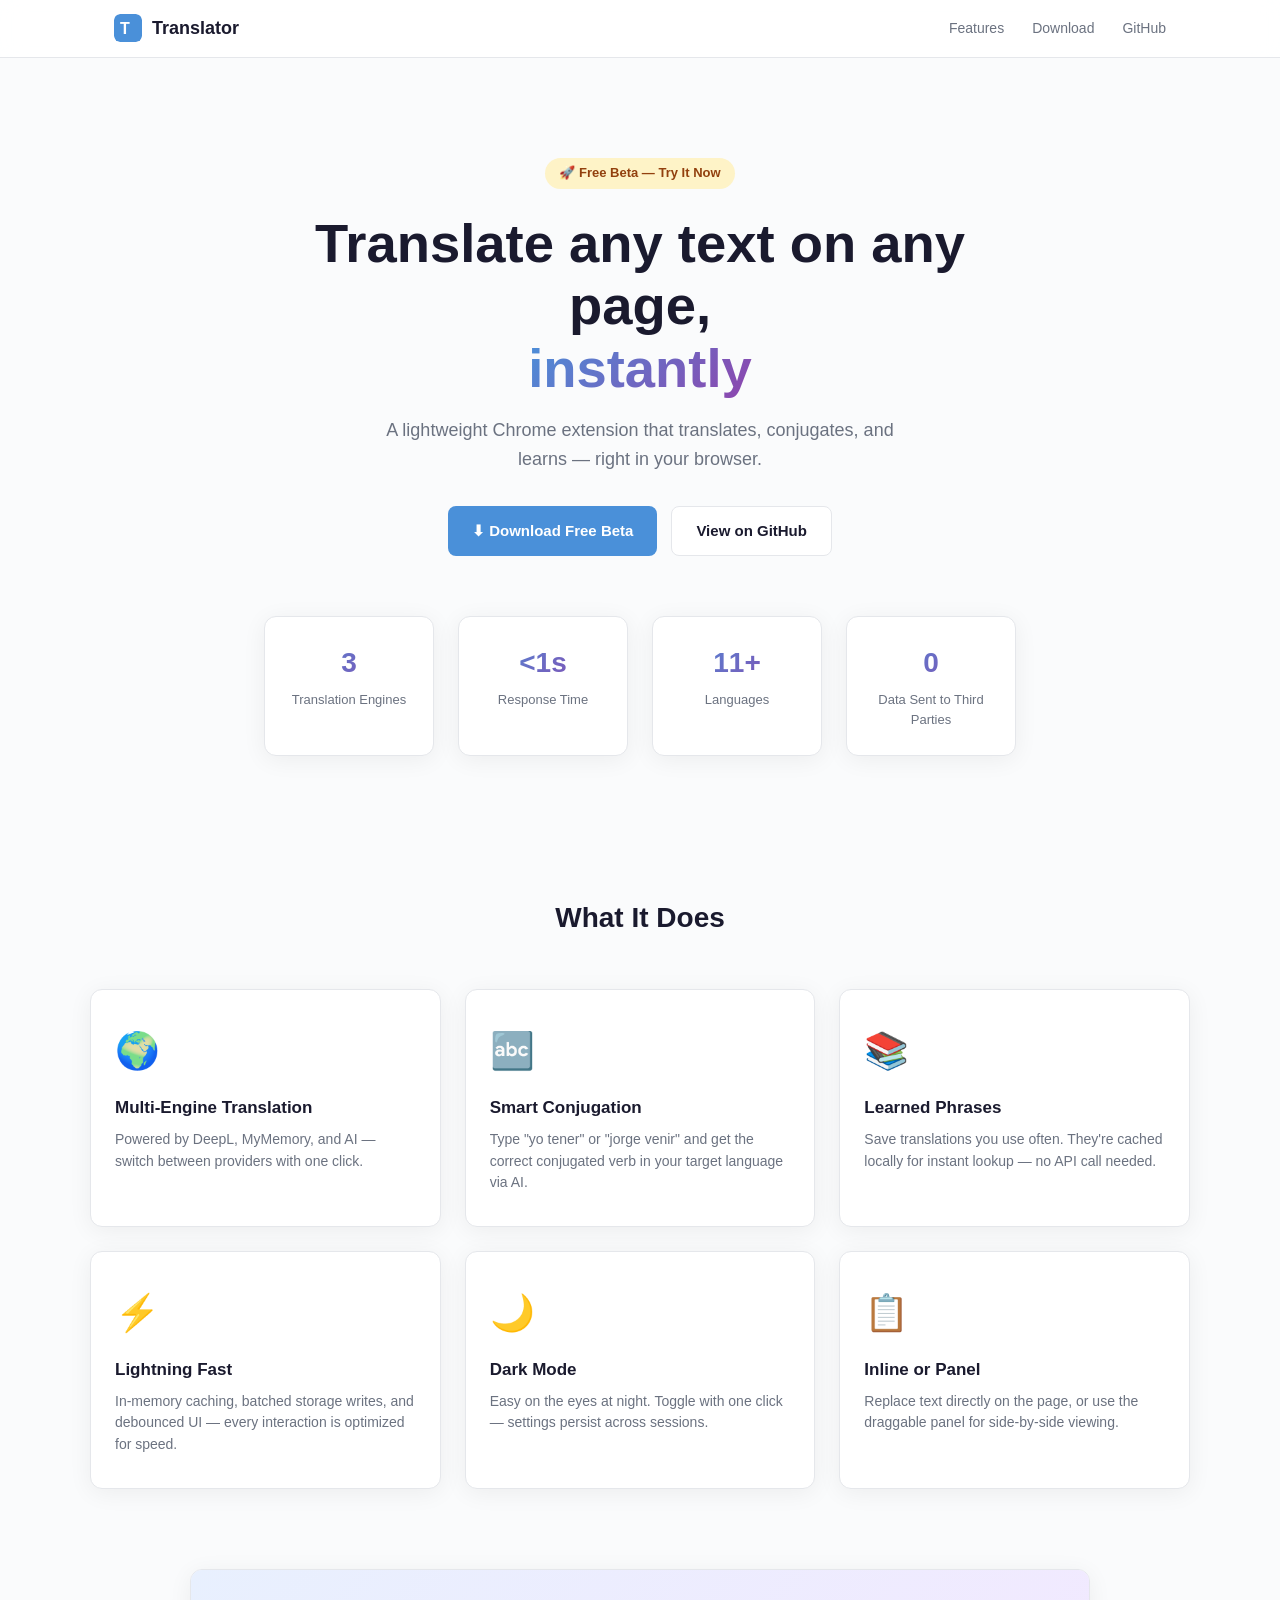
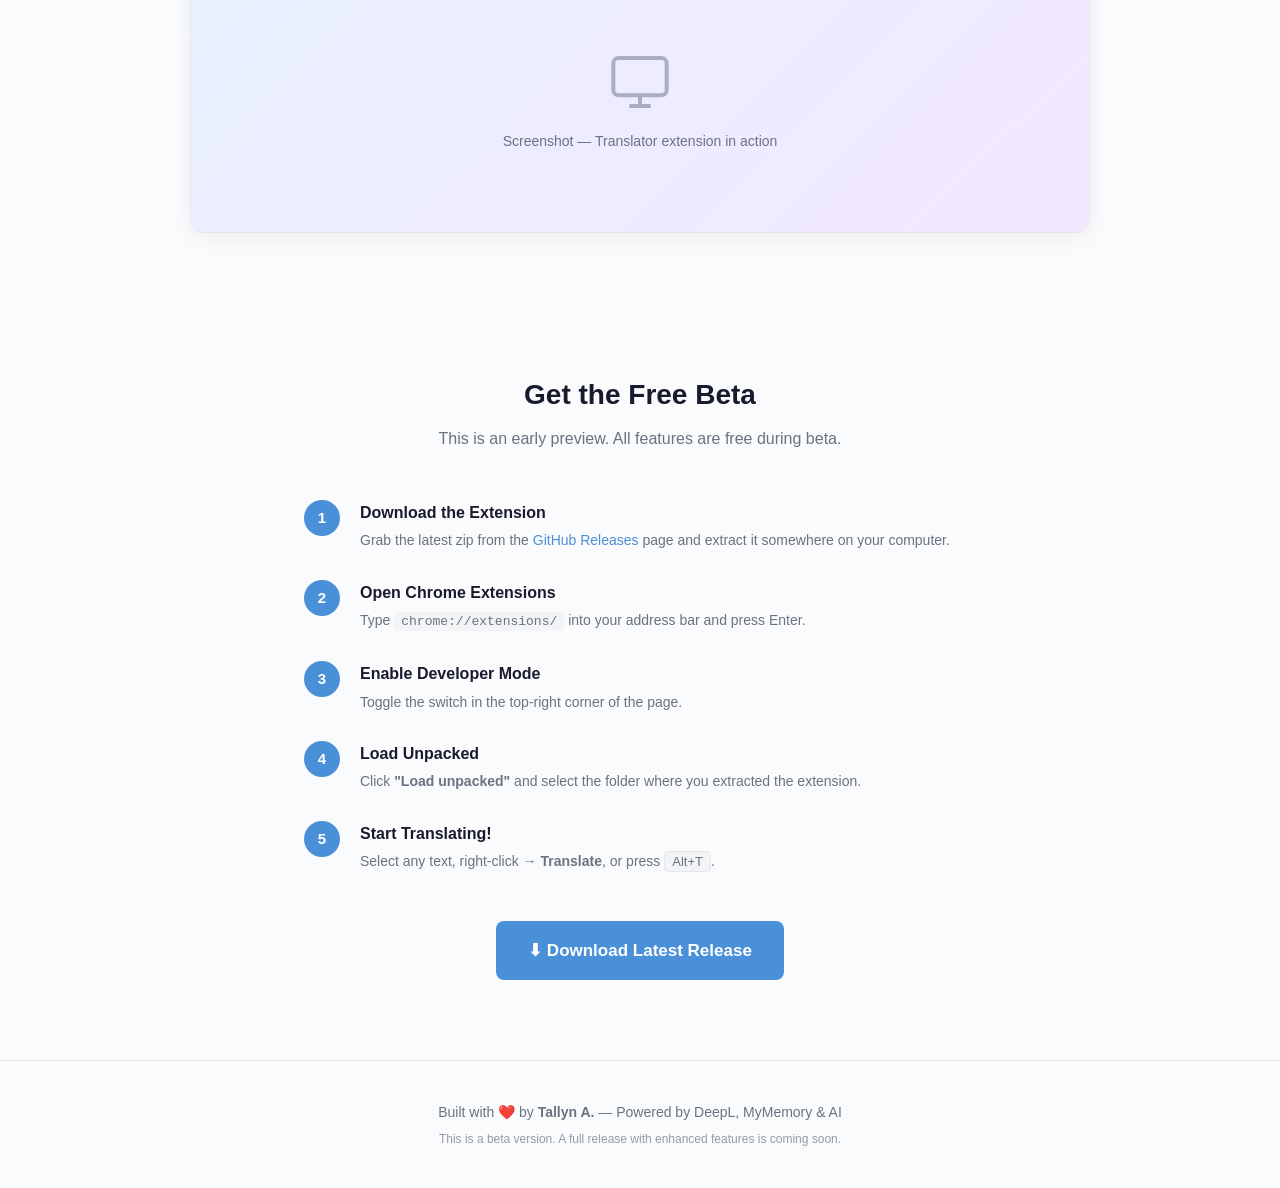
==== index.html @ 48e72527 "Initial site - Translator landing page Co-authored-by: Qwen-Coder <qwen-coder@alibabacloud.com>" ====
<!DOCTYPE html>
<html lang="en">
<head>
  <meta charset="UTF-8">
  <meta name="viewport" content="width=device-width, initial-scale=1.0">
  <title>Translator — Fast Smart Browser Extension</title>
  <link rel="stylesheet" href="style.css">
  <link rel="icon" href="favicon.svg" type="image/svg+xml">
</head>
<body>

  <!-- Nav -->
  <nav>
    <div class="nav-inner">
      <div class="logo">
        <svg width="28" height="28" viewBox="0 0 28 28" fill="none">
          <rect width="28" height="28" rx="6" fill="#4a90d9"/>
          <text x="6" y="20" font-size="16" font-weight="bold" fill="white" font-family="sans-serif">T</text>
        </svg>
        <span>Translator</span>
      </div>
      <div class="nav-links">
        <a href="#features">Features</a>
        <a href="#download">Download</a>
        <a href="https://github.com/Cr1tacl/DeepLTranslator" target="_blank">GitHub</a>
      </div>
    </div>
  </nav>

  <!-- Hero -->
  <section class="hero">
    <div class="badge">🚀 Free Beta — Try It Now</div>
    <h1>Translate any text on any page,<br><em>instantly</em></h1>
    <p>A lightweight Chrome extension that translates, conjugates, and learns — right in your browser.</p>
    <div class="hero-buttons">
      <a href="#download" class="btn btn-primary">⬇ Download Free Beta</a>
      <a href="https://github.com/Cr1tacl/DeepLTranslator" target="_blank" class="btn btn-secondary">View on GitHub</a>
    </div>
  </section>

  <!-- Stats -->
  <section class="stats">
    <div class="stat">
      <span class="stat-num">3</span>
      <span class="stat-label">Translation Engines</span>
    </div>
    <div class="stat">
      <span class="stat-num">&lt;1s</span>
      <span class="stat-label">Response Time</span>
    </div>
    <div class="stat">
      <span class="stat-num">11+</span>
      <span class="stat-label">Languages</span>
    </div>
    <div class="stat">
      <span class="stat-num">0</span>
      <span class="stat-label">Data Sent to Third Parties</span>
    </div>
  </section>

  <!-- Features -->
  <section id="features" class="features">
    <h2>What It Does</h2>
    <div class="feature-grid">

      <div class="feature-card">
        <div class="feature-icon">🌍</div>
        <h3>Multi-Engine Translation</h3>
        <p>Powered by DeepL, MyMemory, and AI — switch between providers with one click.</p>
      </div>

      <div class="feature-card">
        <div class="feature-icon">🔤</div>
        <h3>Smart Conjugation</h3>
        <p>Type "yo tener" or "jorge venir" and get the correct conjugated verb in your target language via AI.</p>
      </div>

      <div class="feature-card">
        <div class="feature-icon">📚</div>
        <h3>Learned Phrases</h3>
        <p>Save translations you use often. They're cached locally for instant lookup — no API call needed.</p>
      </div>

      <div class="feature-card">
        <div class="feature-icon">⚡</div>
        <h3>Lightning Fast</h3>
        <p>In-memory caching, batched storage writes, and debounced UI — every interaction is optimized for speed.</p>
      </div>

      <div class="feature-card">
        <div class="feature-icon">🌙</div>
        <h3>Dark Mode</h3>
        <p>Easy on the eyes at night. Toggle with one click — settings persist across sessions.</p>
      </div>

      <div class="feature-card">
        <div class="feature-icon">📋</div>
        <h3>Inline or Panel</h3>
        <p>Replace text directly on the page, or use the draggable panel for side-by-side viewing.</p>
      </div>

    </div>
  </section>

  <!-- Screenshot placeholder -->
  <section class="preview">
    <div class="preview-frame">
      <div class="preview-placeholder">
        <svg width="64" height="64" viewBox="0 0 24 24" fill="none" stroke="currentColor" stroke-width="1.5">
          <rect x="2" y="3" width="20" height="14" rx="2"/>
          <path d="M8 21h8M12 17v4"/>
        </svg>
        <span>Screenshot — Translator extension in action</span>
      </div>
    </div>
  </section>

  <!-- Download -->
  <section id="download" class="download-section">
    <h2>Get the Free Beta</h2>
    <p>This is an early preview. All features are free during beta.</p>

    <div class="steps">
      <div class="step">
        <span class="step-num">1</span>
        <div class="step-content">
          <h3>Download the Extension</h3>
          <p>Grab the latest zip from the <a href="https://github.com/Cr1tacl/DeepLTranslator/releases" target="_blank">GitHub Releases</a> page and extract it somewhere on your computer.</p>
        </div>
      </div>
      <div class="step">
        <span class="step-num">2</span>
        <div class="step-content">
          <h3>Open Chrome Extensions</h3>
          <p>Type <code>chrome://extensions/</code> into your address bar and press Enter.</p>
        </div>
      </div>
      <div class="step">
        <span class="step-num">3</span>
        <div class="step-content">
          <h3>Enable Developer Mode</h3>
          <p>Toggle the switch in the top-right corner of the page.</p>
        </div>
      </div>
      <div class="step">
        <span class="step-num">4</span>
        <div class="step-content">
          <h3>Load Unpacked</h3>
          <p>Click <strong>"Load unpacked"</strong> and select the folder where you extracted the extension.</p>
        </div>
      </div>
      <div class="step">
        <span class="step-num">5</span>
        <div class="step-content">
          <h3>Start Translating!</h3>
          <p>Select any text, right-click → <strong>Translate</strong>, or press <kbd>Alt+T</kbd>.</p>
        </div>
      </div>
    </div>

    <a href="https://github.com/Cr1tacl/DeepLTranslator/releases" target="_blank" class="btn btn-primary btn-large">
      ⬇ Download Latest Release
    </a>
  </section>

  <!-- Footer -->
  <footer>
    <p>Built with ❤️ by <strong>Tallyn A.</strong> — Powered by DeepL, MyMemory &amp; AI</p>
    <p class="muted">This is a beta version. A full release with enhanced features is coming soon.</p>
  </footer>

</body>
</html>
---- style.css ----
/* ── Reset ── */
*, *::before, *::after { margin:0; padding:0; box-sizing:border-box; }

:root {
  --bg:      #fafbfc;
  --surface: #ffffff;
  --text:    #1a1a2e;
  --muted:   #6b7280;
  --primary: #4a90d9;
  --primary-dark: #357abd;
  --accent:  #8e44ad;
  --border:  #e5e7eb;
  --radius:  12px;
  --shadow:  0 4px 24px rgba(0,0,0,0.06);
}

html { scroll-behavior: smooth; }

body {
  font-family: -apple-system, BlinkMacSystemFont, "Segoe UI", Roboto, "Helvetica Neue", Arial, sans-serif;
  background: var(--bg);
  color: var(--text);
  line-height: 1.6;
  -webkit-font-smoothing: antialiased;
}

a { color: var(--primary); text-decoration: none; }
a:hover { text-decoration: underline; }
img, svg { display: block; max-width: 100%; }

/* ── Nav ── */
nav {
  position: sticky; top:0; z-index:100;
  background: rgba(255,255,255,0.85);
  backdrop-filter: blur(12px);
  border-bottom: 1px solid var(--border);
}
.nav-inner {
  max-width: 1100px; margin: 0 auto;
  display: flex; justify-content: space-between; align-items: center;
  padding: 14px 24px;
}
.logo { display:flex; align-items:center; gap:10px; font-weight:700; font-size:18px; color:var(--text); }
.logo svg { border-radius:6px; }
.nav-links { display:flex; gap:28px; }
.nav-links a { font-size:14px; font-weight:500; color:var(--muted); transition:color .2s; }
.nav-links a:hover { color:var(--primary); text-decoration:none; }

/* ── Hero ── */
.hero {
  max-width: 800px; margin: 0 auto;
  text-align: center;
  padding: 100px 24px 60px;
}
.badge {
  display:inline-block;
  background: #fef3c7; color:#92400e;
  font-size:13px; font-weight:600;
  padding: 5px 14px; border-radius:20px;
  margin-bottom: 24px;
}
.hero h1 {
  font-size: clamp(2.2rem, 5vw, 3.4rem);
  font-weight: 800; line-height: 1.15;
  margin-bottom: 16px;
}
.hero h1 em {
  font-style: normal;
  background: linear-gradient(135deg, var(--primary), var(--accent));
  -webkit-background-clip: text; -webkit-text-fill-color: transparent;
  background-clip: text;
}
.hero > p { font-size: 18px; color: var(--muted); max-width: 560px; margin: 0 auto 32px; }

.hero-buttons { display:flex; gap:14px; justify-content:center; flex-wrap:wrap; }

/* ── Buttons ── */
.btn {
  display:inline-flex; align-items:center; gap:6px;
  padding: 12px 24px; border-radius: 8px;
  font-size: 15px; font-weight: 600;
  transition: background .2s, transform .15s;
}
.btn:hover { transform: translateY(-1px); text-decoration:none; }
.btn-primary   { background:var(--primary); color:#fff; }
.btn-primary:hover { background:var(--primary-dark); }
.btn-secondary { background:var(--surface); color:var(--text); border:1px solid var(--border); }
.btn-secondary:hover { border-color:var(--primary); color:var(--primary); }
.btn-large { padding:16px 32px; font-size:17px; }

/* ── Stats ── */
.stats {
  display:grid; grid-template-columns: repeat(auto-fit, minmax(160px, 1fr));
  gap: 24px; max-width: 800px; margin: 0 auto;
  padding: 0 24px 80px;
}
.stat {
  text-align:center; background:var(--surface);
  border:1px solid var(--border); border-radius:var(--radius);
  padding: 24px 16px; box-shadow: var(--shadow);
}
.stat-num {
  display:block; font-size:28px; font-weight:800;
  background: linear-gradient(135deg, var(--primary), var(--accent));
  -webkit-background-clip:text; -webkit-text-fill-color:transparent; background-clip:text;
}
.stat-label { display:block; font-size:13px; color:var(--muted); margin-top:4px; }

/* ── Features ── */
.features { padding: 60px 24px 80px; }
.features > h2 { text-align:center; font-size:28px; font-weight:700; margin-bottom:48px; }
.feature-grid {
  display:grid; grid-template-columns: repeat(auto-fit, minmax(280px, 1fr));
  gap: 24px; max-width: 1100px; margin: 0 auto;
}
.feature-card {
  background: var(--surface);
  border: 1px solid var(--border);
  border-radius: var(--radius);
  padding: 32px 24px;
  box-shadow: var(--shadow);
  transition: transform .2s, box-shadow .2s;
}
.feature-card:hover { transform: translateY(-4px); box-shadow: 0 8px 32px rgba(0,0,0,0.1); }
.feature-icon { font-size:36px; margin-bottom:14px; }
.feature-card h3 { font-size:17px; font-weight:700; margin-bottom:8px; }
.feature-card p  { font-size:14px; color:var(--muted); line-height:1.55; }

/* ── Preview ── */
.preview { padding: 0 24px 80px; }
.preview-frame {
  max-width: 900px; margin: 0 auto;
  border: 1px solid var(--border); border-radius: var(--radius);
  overflow: hidden; box-shadow: var(--shadow);
}
.preview-placeholder {
  background: linear-gradient(135deg, #e8f0fe, #f3e8ff);
  display:flex; flex-direction:column; align-items:center; justify-content:center;
  padding: 80px 24px; gap: 16px;
  color: var(--muted); font-size: 14px;
}
.preview-placeholder svg { opacity:.5; }

/* ── Download ── */
.download-section {
  max-width: 720px; margin: 0 auto;
  padding: 60px 24px 80px; text-align: center;
}
.download-section > h2 { font-size:28px; font-weight:700; margin-bottom:8px; }
.download-section > p  { color:var(--muted); margin-bottom:48px; }

.steps { text-align:left; margin-bottom:48px; }
.step {
  display:flex; gap:20px; margin-bottom:28px; align-items:flex-start;
}
.step-num {
  flex-shrink:0;
  width:36px; height:36px;
  display:flex; align-items:center; justify-content:center;
  background: var(--primary); color:#fff;
  border-radius:50%; font-weight:700; font-size:15px;
}
.step-content h3 { font-size:16px; font-weight:600; margin-bottom:4px; }
.step-content p  { font-size:14px; color:var(--muted); }
.step-content code {
  background:#f3f4f6; padding:2px 7px; border-radius:4px;
  font-size:13px; font-family: "SF Mono", "Fira Code", monospace;
}
.step-content kbd {
  background:#f3f4f6; border:1px solid var(--border); border-radius:4px;
  padding:2px 7px; font-size:13px; font-family:inherit;
}

/* ── Footer ── */
footer {
  text-align:center;
  padding: 40px 24px;
  border-top: 1px solid var(--border);
  font-size: 14px; color: var(--muted);
}
footer .muted { font-size:12px; margin-top:6px; opacity:.7; }

/* ── Mobile ── */
@media (max-width: 600px) {
  .hero { padding: 60px 20px 40px; }
  .nav-links { gap: 16px; }
  .stats { grid-template-columns: repeat(2, 1fr); }
}
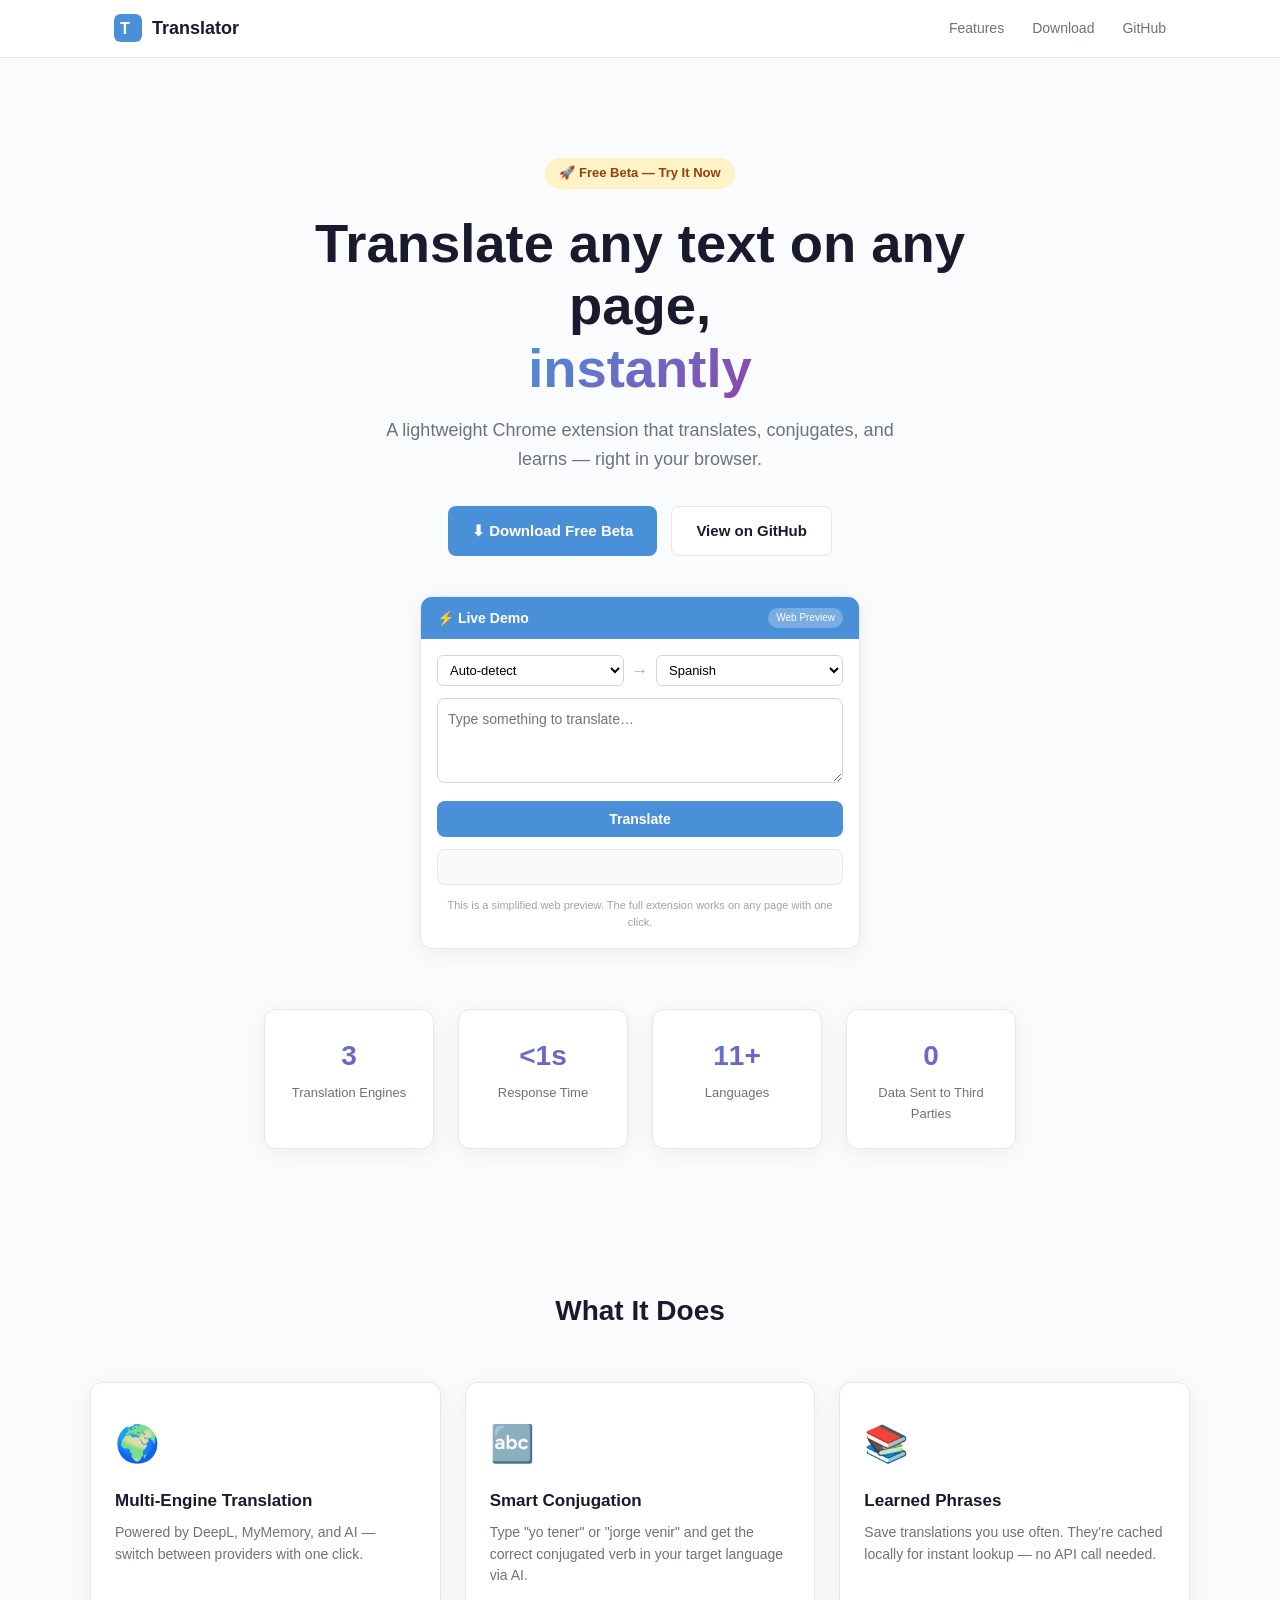
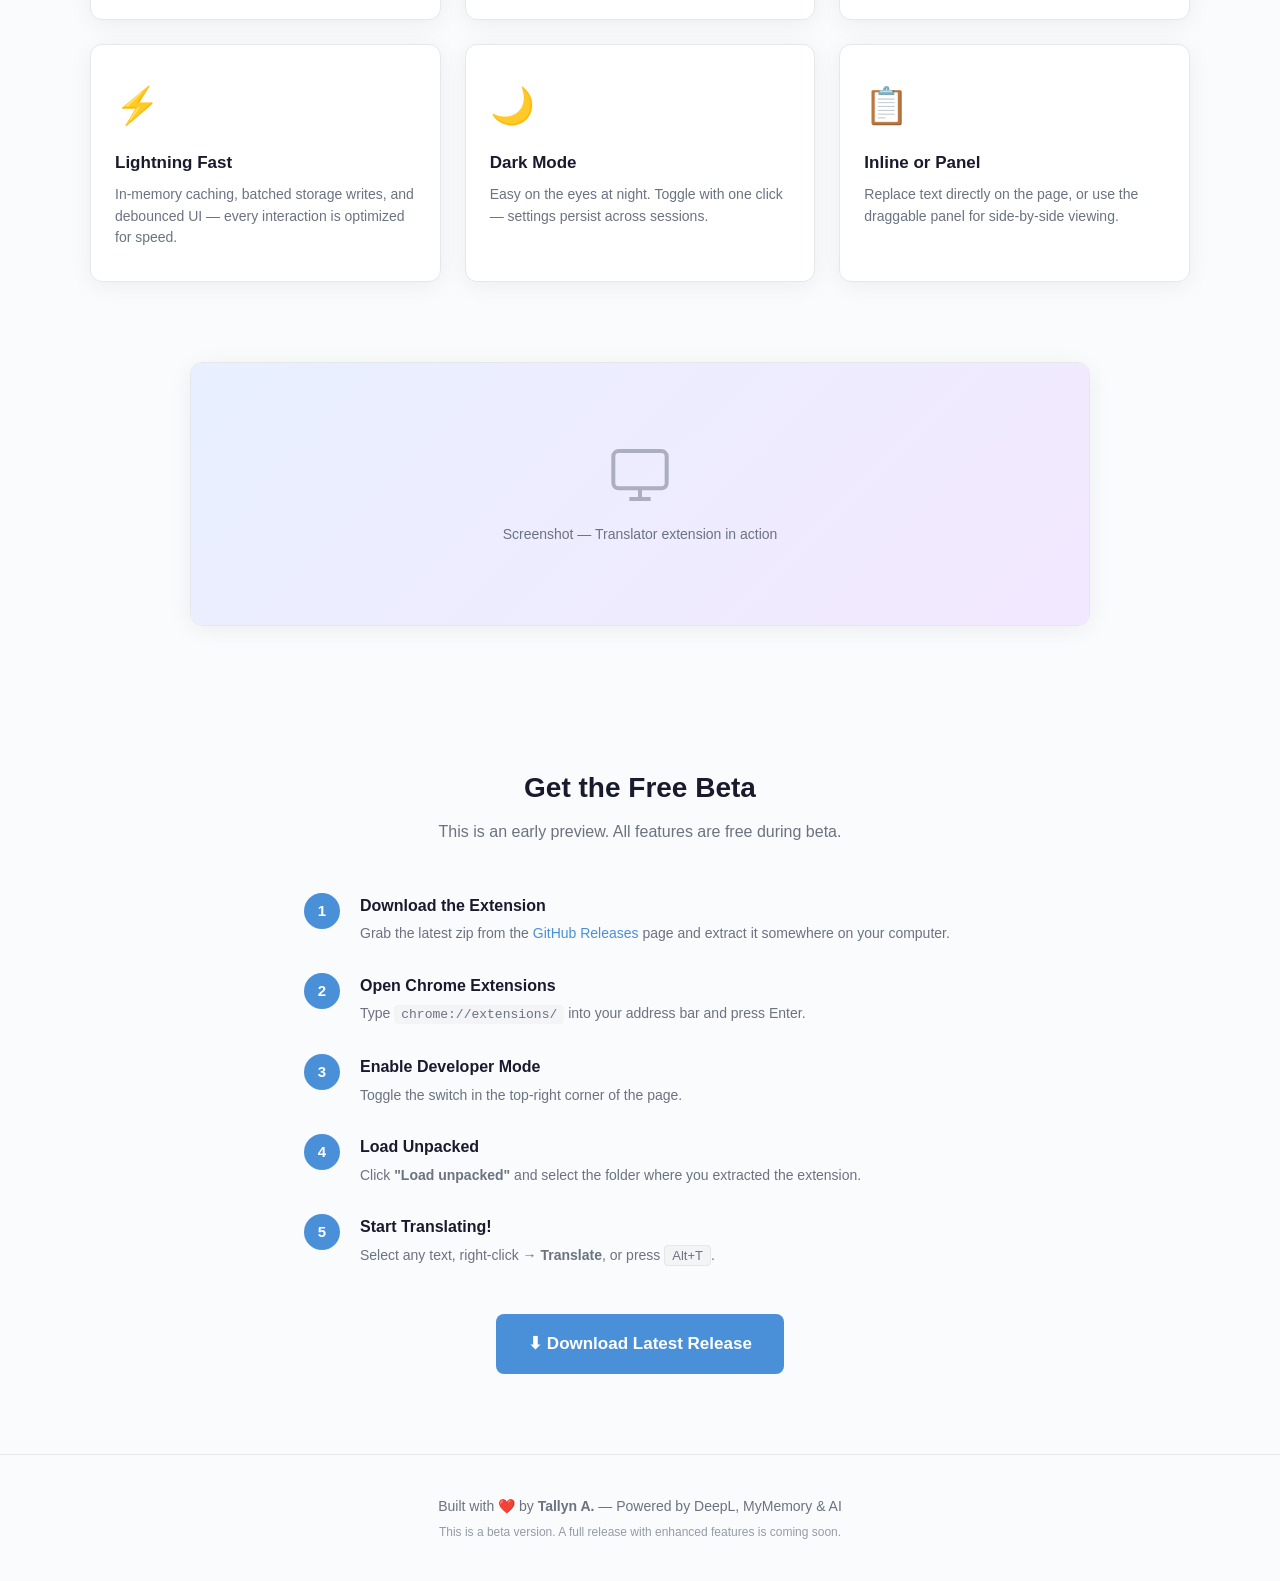
==== commit aeb9c434: "Add live translation demo widget Co-authored-by: Qwen-Coder <qwen-coder@alibabacloud.com>" ====
--- a/index.html
+++ b/index.html
@@ -36,6 +36,9 @@
       <a href="#download" class="btn btn-primary">⬇ Download Free Beta</a>
       <a href="https://github.com/Cr1tacl/DeepLTranslator" target="_blank" class="btn btn-secondary">View on GitHub</a>
     </div>
+
+    <!-- Live demo widget -->
+    <div id="demoContainer"></div>
   </section>
 
   <!-- Stats -->
@@ -169,5 +172,6 @@
     <p class="muted">This is a beta version. A full release with enhanced features is coming soon.</p>
   </footer>
 
+  <script src="demo.js" defer></script>
 </body>
 </html>
--- a/style.css
+++ b/style.css
@@ -186,3 +186,9 @@
   .nav-links { gap: 16px; }
   .stats { grid-template-columns: repeat(2, 1fr); }
 }
+
+/* ── Demo widget area ── */
+#demoContainer {
+  max-width: 500px;
+  margin: 0 auto;
+}
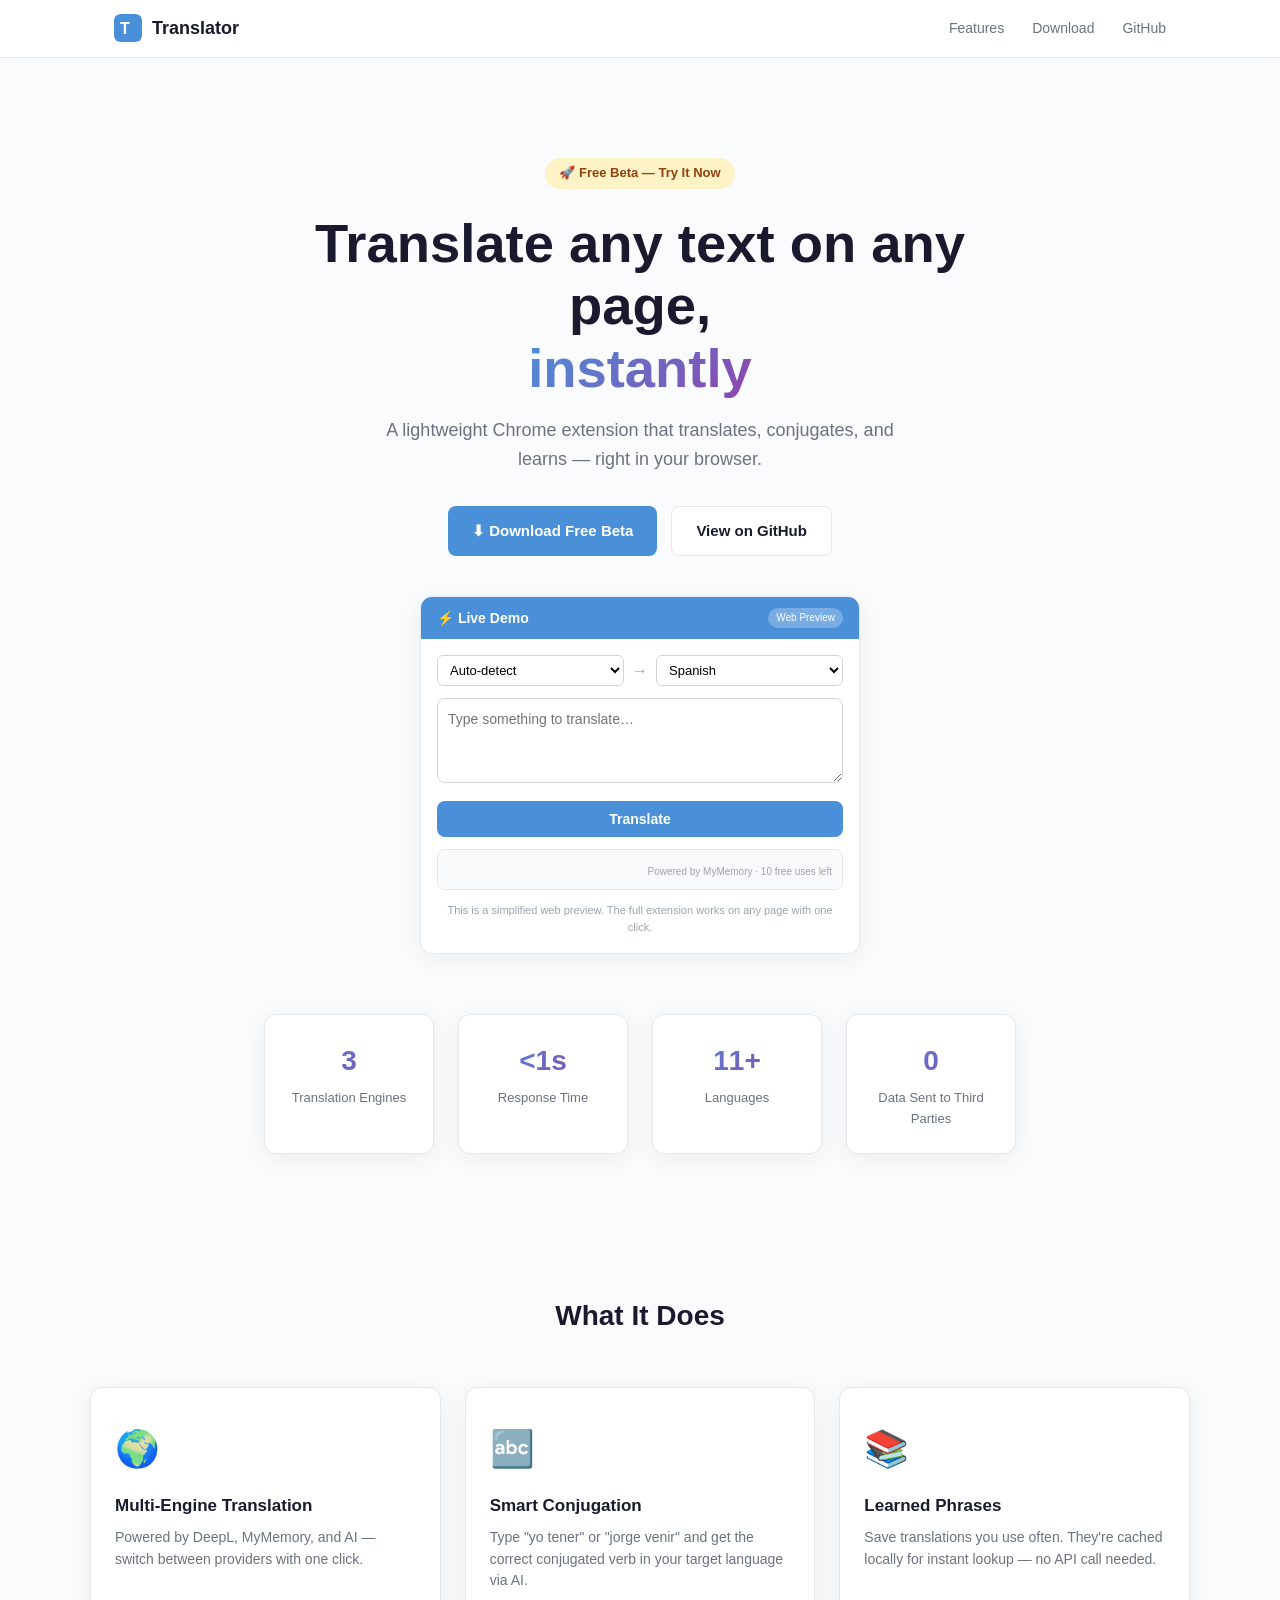
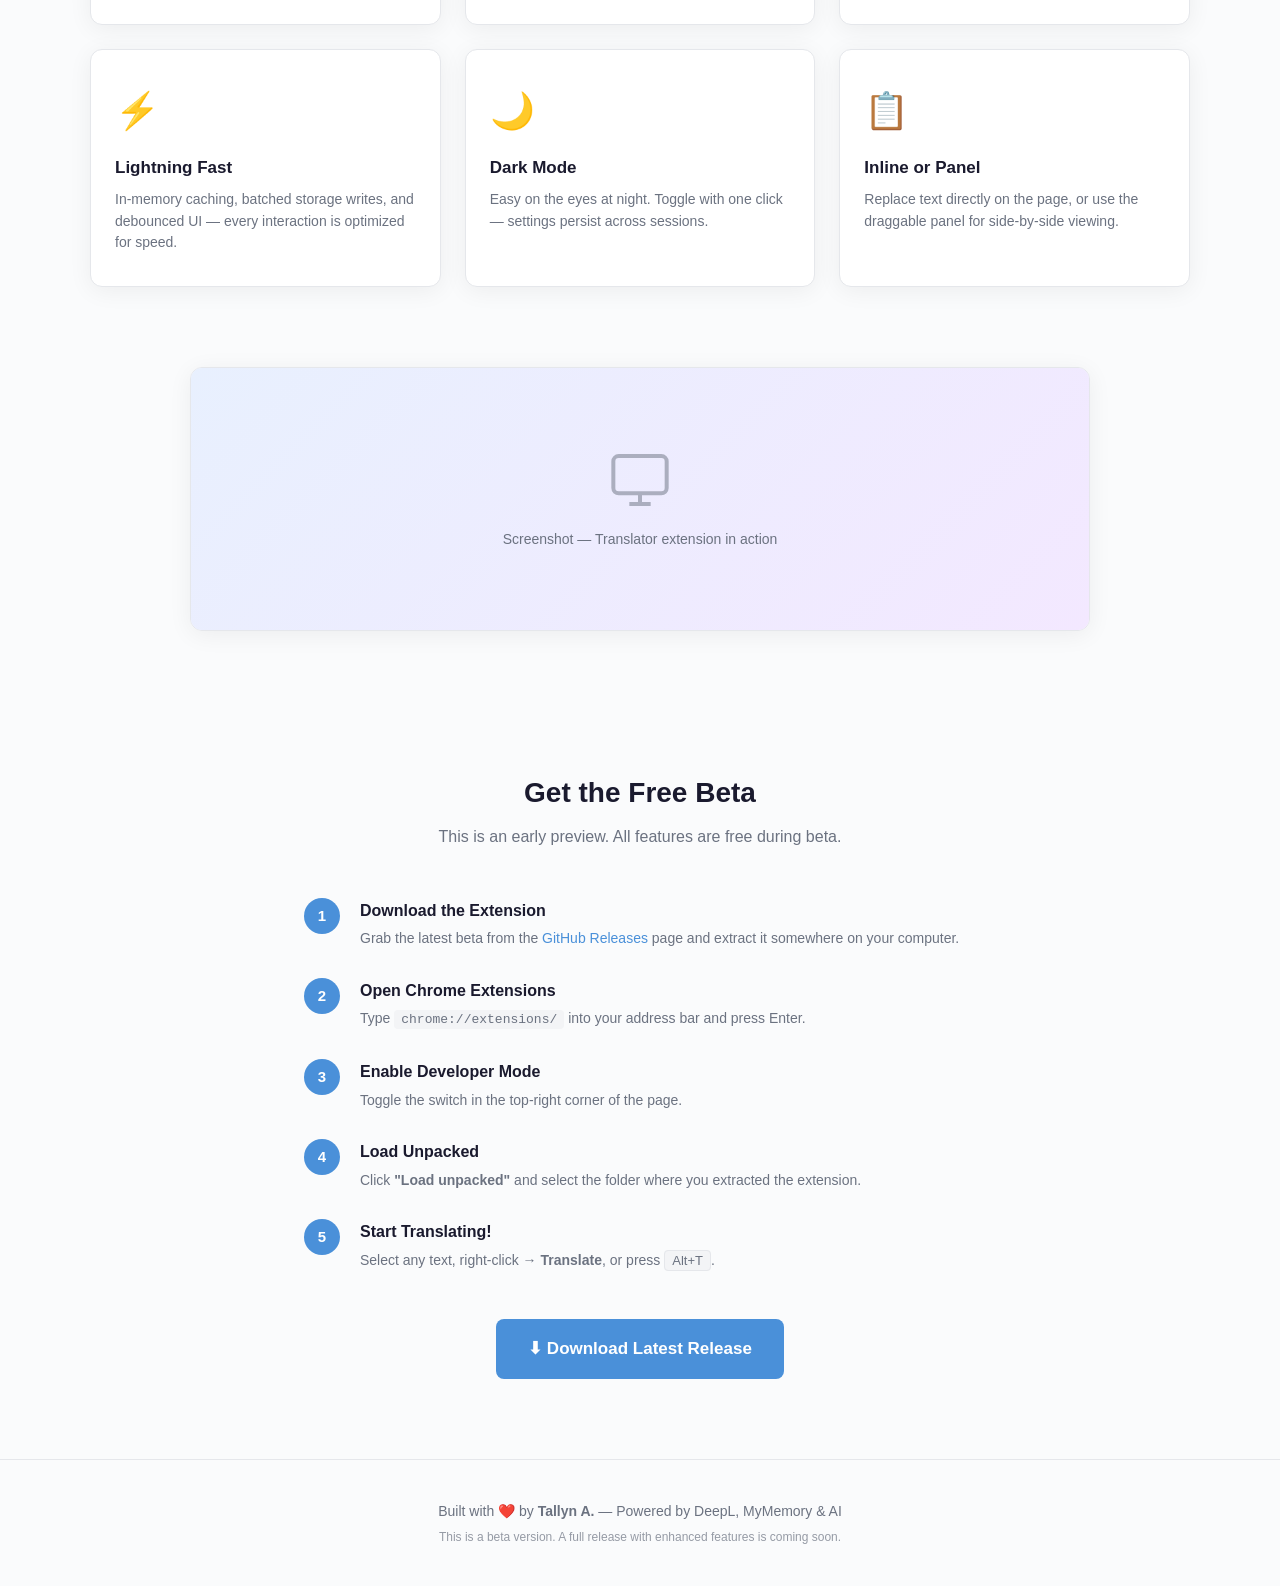
==== commit c8ae22f1: "Point downloads to beta release Co-authored-by: Qwen-Coder <qwen-coder@alibabacloud.com>" ====
--- a/index.html
+++ b/index.html
@@ -22,7 +22,7 @@
       <div class="nav-links">
         <a href="#features">Features</a>
         <a href="#download">Download</a>
-        <a href="https://github.com/Cr1tacl/DeepLTranslator" target="_blank">GitHub</a>
+        <a href="https://github.com/Cr1tacl/DeepLTranslator-Beta" target="_blank">GitHub</a>
       </div>
     </div>
   </nav>
@@ -34,7 +34,7 @@
     <p>A lightweight Chrome extension that translates, conjugates, and learns — right in your browser.</p>
     <div class="hero-buttons">
       <a href="#download" class="btn btn-primary">⬇ Download Free Beta</a>
-      <a href="https://github.com/Cr1tacl/DeepLTranslator" target="_blank" class="btn btn-secondary">View on GitHub</a>
+      <a href="https://github.com/Cr1tacl/DeepLTranslator-Beta" target="_blank" class="btn btn-secondary">View on GitHub</a>
     </div>
 
     <!-- Live demo widget -->
@@ -128,7 +128,7 @@
         <span class="step-num">1</span>
         <div class="step-content">
           <h3>Download the Extension</h3>
-          <p>Grab the latest zip from the <a href="https://github.com/Cr1tacl/DeepLTranslator/releases" target="_blank">GitHub Releases</a> page and extract it somewhere on your computer.</p>
+          <p>Grab the latest beta from the <a href="https://github.com/Cr1tacl/DeepLTranslator-Beta/releases" target="_blank">GitHub Releases</a> page and extract it somewhere on your computer.</p>
         </div>
       </div>
       <div class="step">
@@ -161,7 +161,7 @@
       </div>
     </div>
 
-    <a href="https://github.com/Cr1tacl/DeepLTranslator/releases" target="_blank" class="btn btn-primary btn-large">
+    <a href="https://github.com/Cr1tacl/DeepLTranslator-Beta/releases" target="_blank" class="btn btn-primary btn-large">
       ⬇ Download Latest Release
     </a>
   </section>
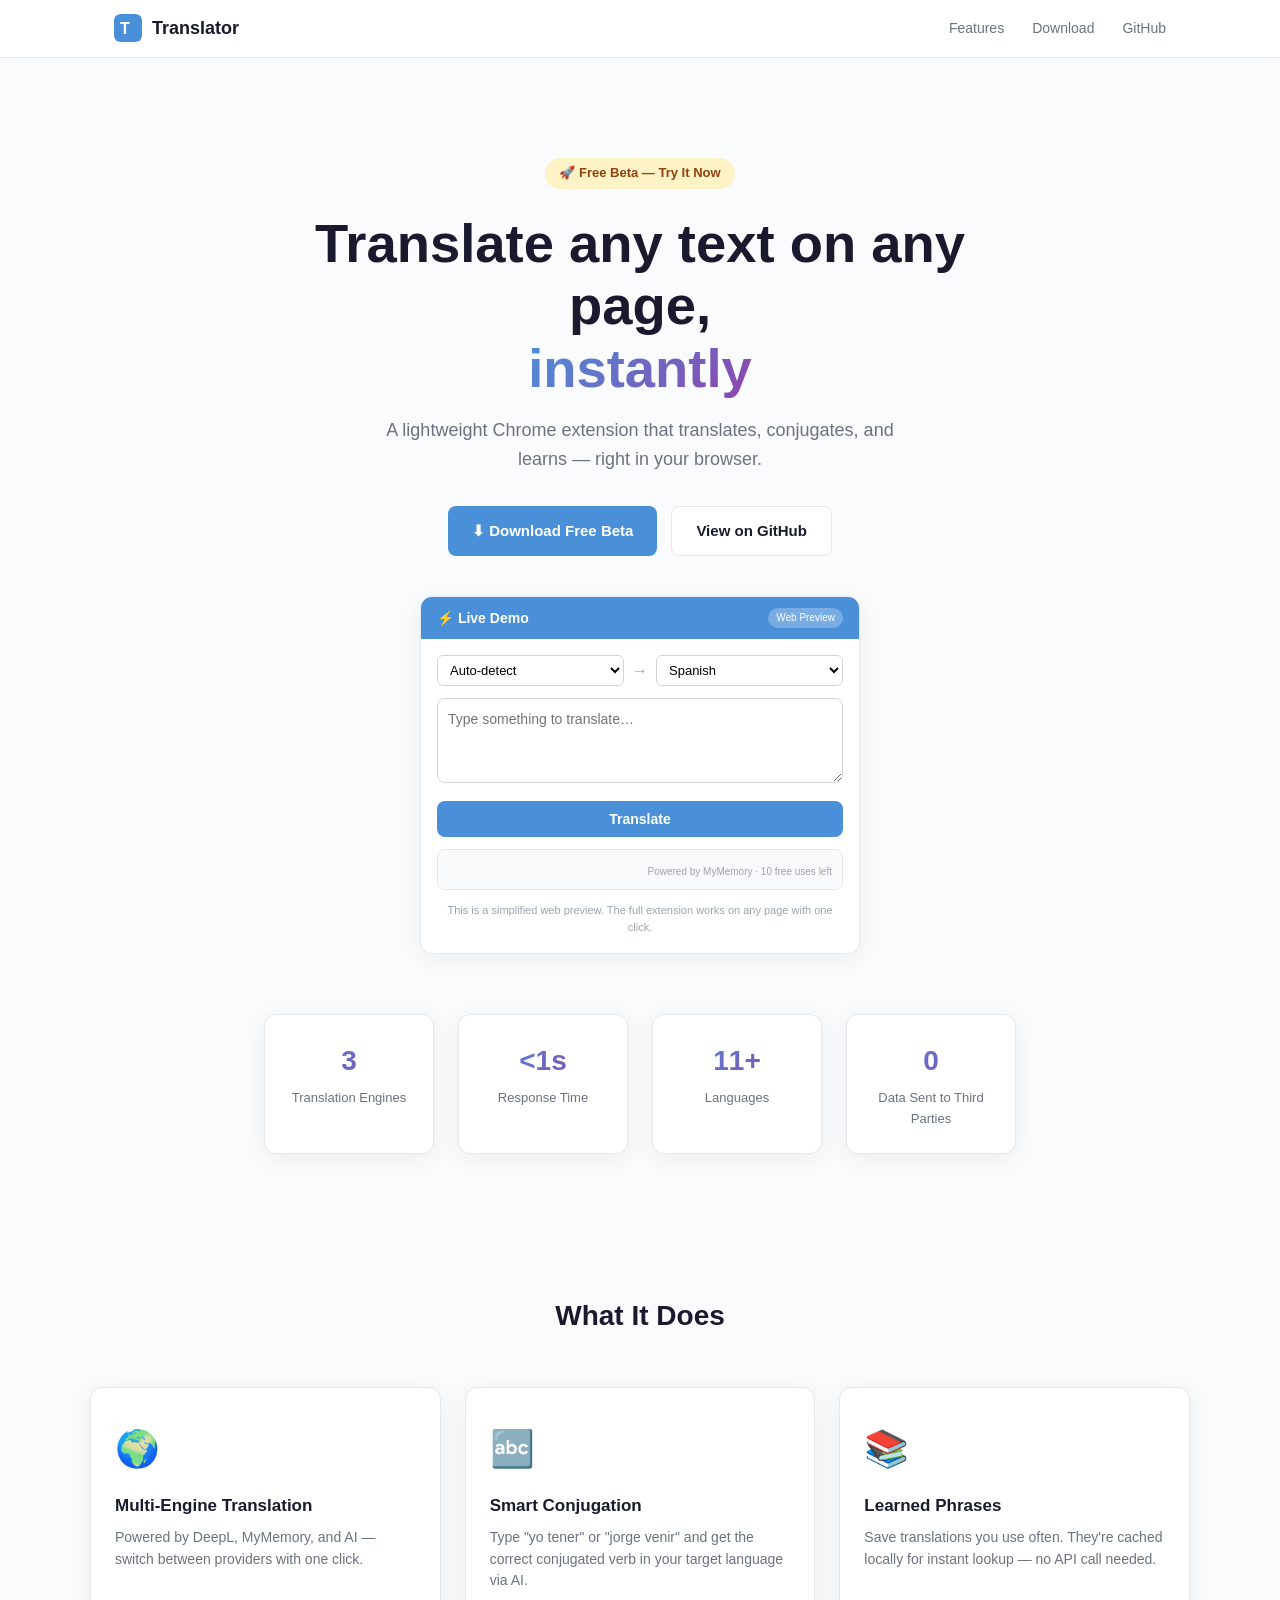
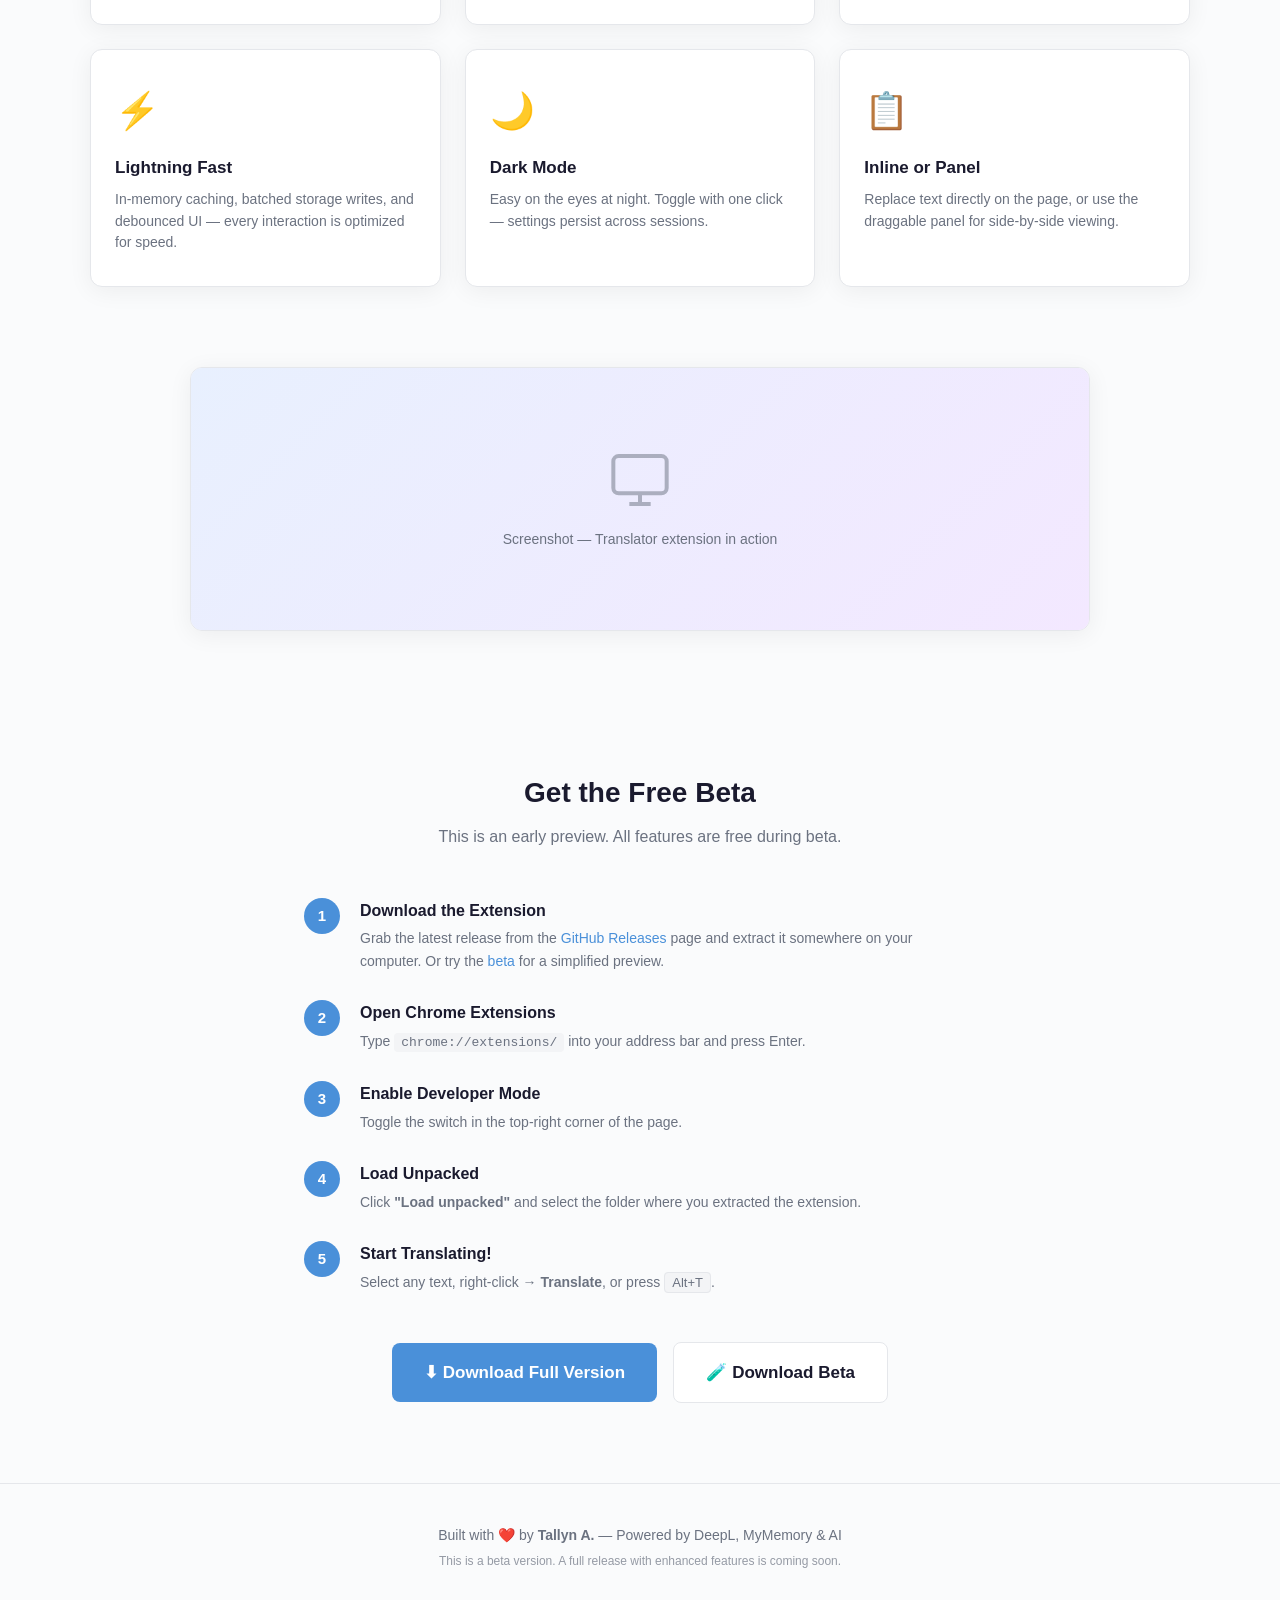
==== commit d9822107: "Add full release download + beta button Co-authored-by: Qwen-Coder <qwen-coder@alibabacloud.com>" ====
--- a/index.html
+++ b/index.html
@@ -128,7 +128,7 @@
         <span class="step-num">1</span>
         <div class="step-content">
           <h3>Download the Extension</h3>
-          <p>Grab the latest beta from the <a href="https://github.com/Cr1tacl/DeepLTranslator-Beta/releases" target="_blank">GitHub Releases</a> page and extract it somewhere on your computer.</p>
+          <p>Grab the latest release from the <a href="https://github.com/Cr1tacl/DeepLTranslator/releases" target="_blank">GitHub Releases</a> page and extract it somewhere on your computer. Or try the <a href="https://github.com/Cr1tacl/DeepLTranslator-Beta/releases" target="_blank">beta</a> for a simplified preview.</p>
         </div>
       </div>
       <div class="step">
@@ -161,8 +161,11 @@
       </div>
     </div>
 
-    <a href="https://github.com/Cr1tacl/DeepLTranslator-Beta/releases" target="_blank" class="btn btn-primary btn-large">
-      ⬇ Download Latest Release
+    <a href="https://github.com/Cr1tacl/DeepLTranslator/releases" target="_blank" class="btn btn-primary btn-large">
+      ⬇ Download Full Version
+    </a>
+    <a href="https://github.com/Cr1tacl/DeepLTranslator-Beta/releases" target="_blank" class="btn btn-secondary btn-large" style="margin-left:12px;">
+      🧪 Download Beta
     </a>
   </section>
 
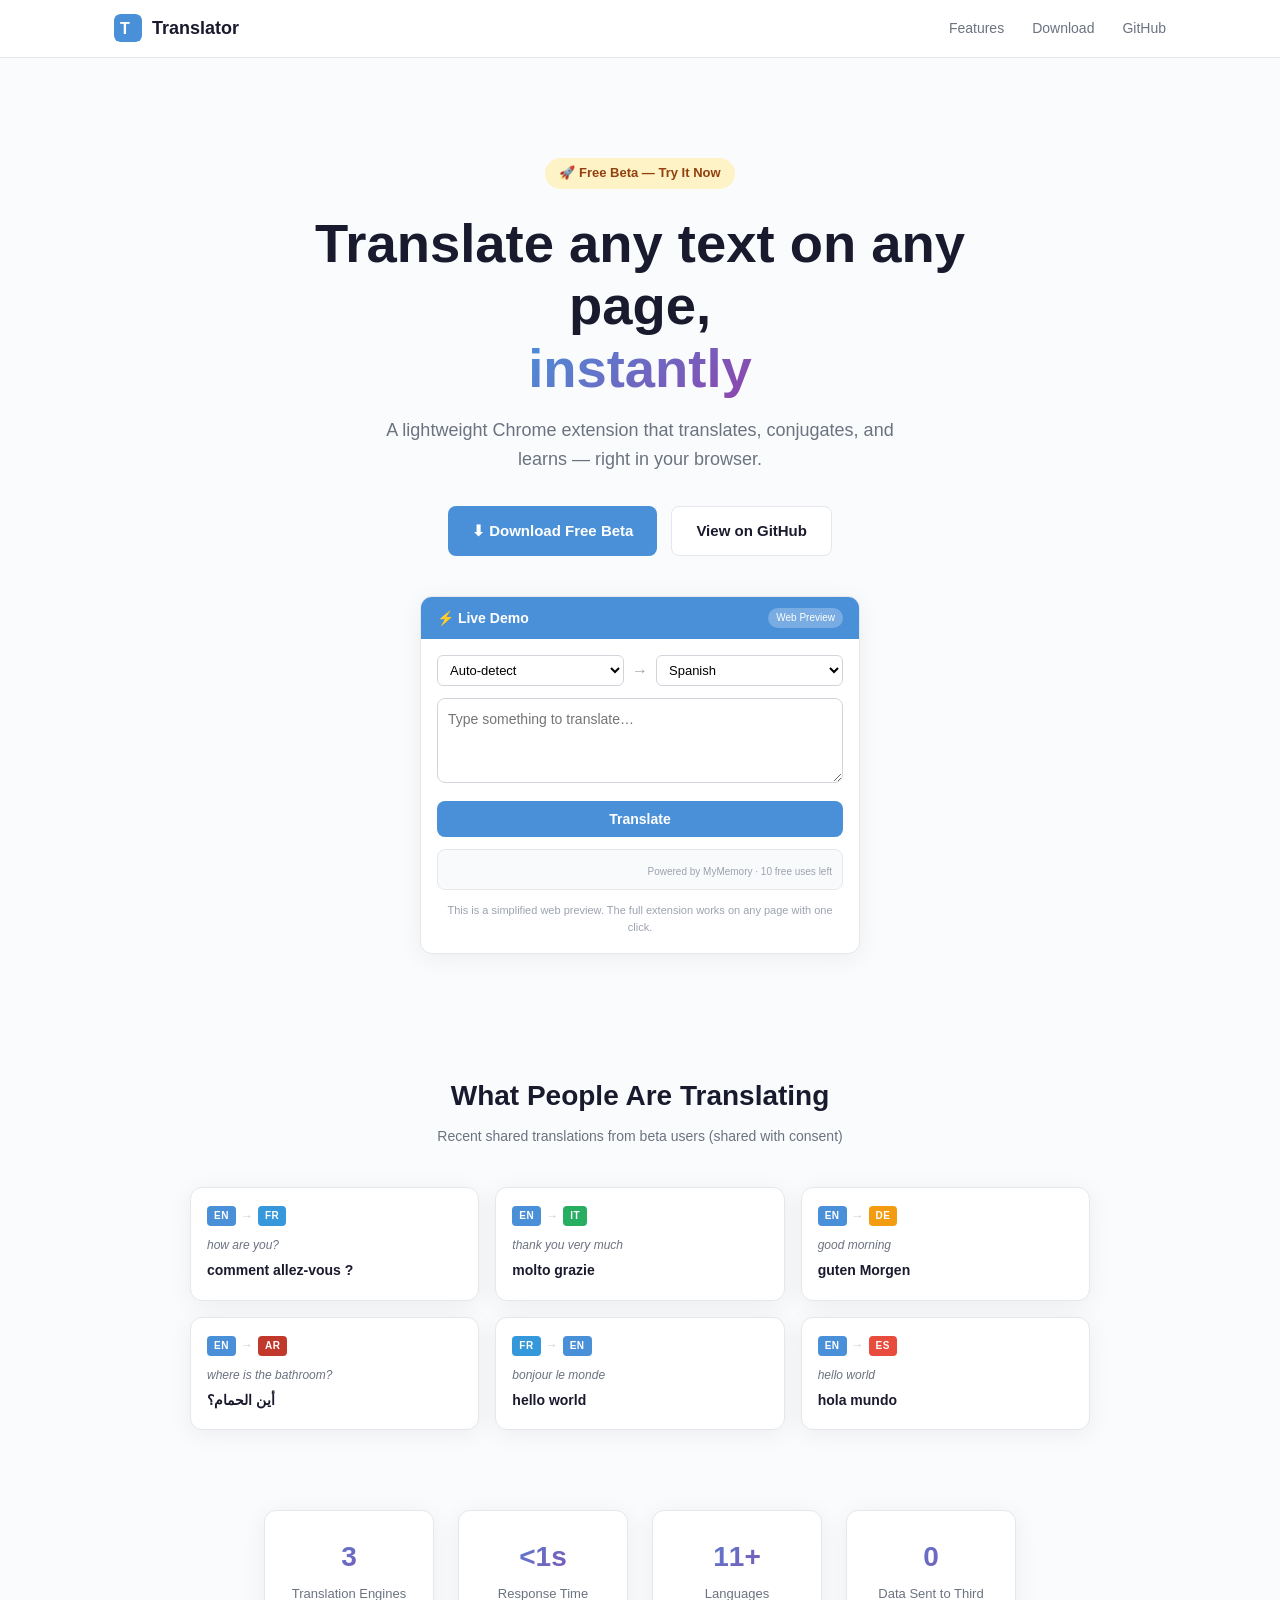
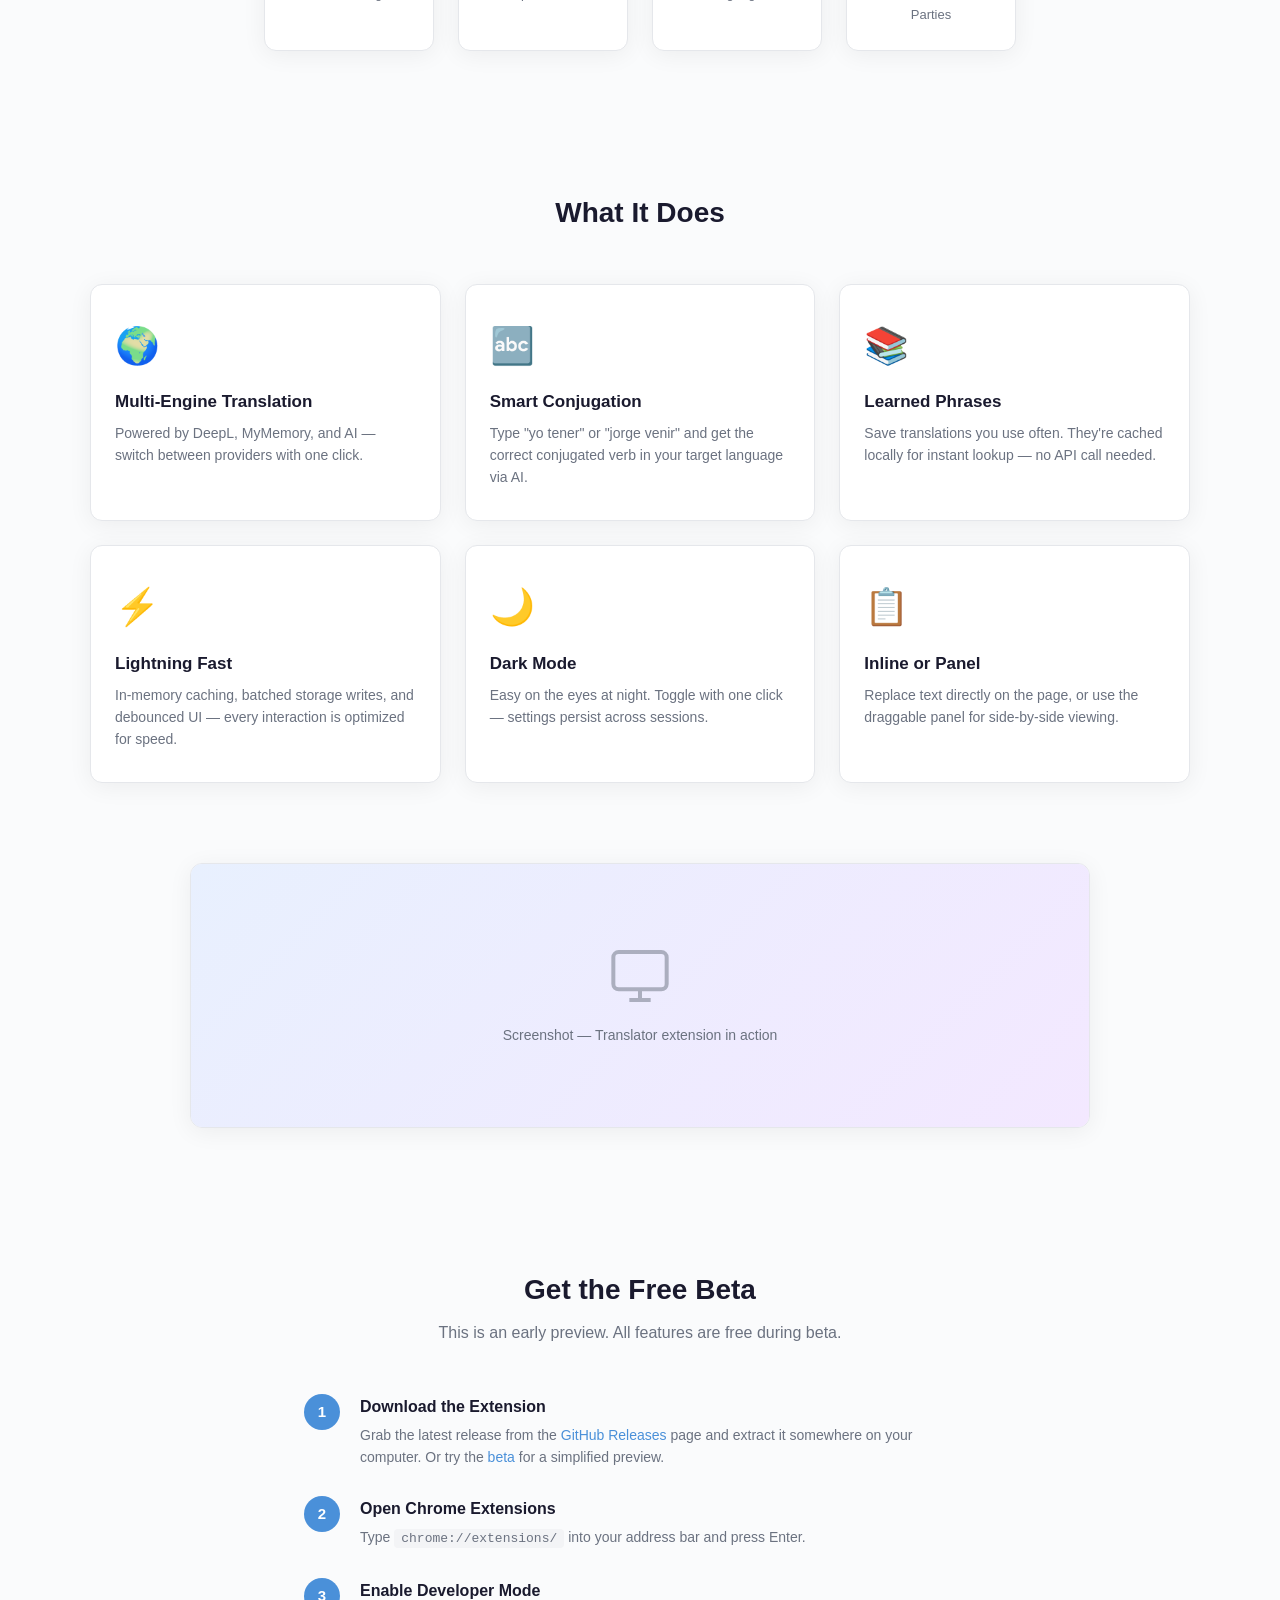
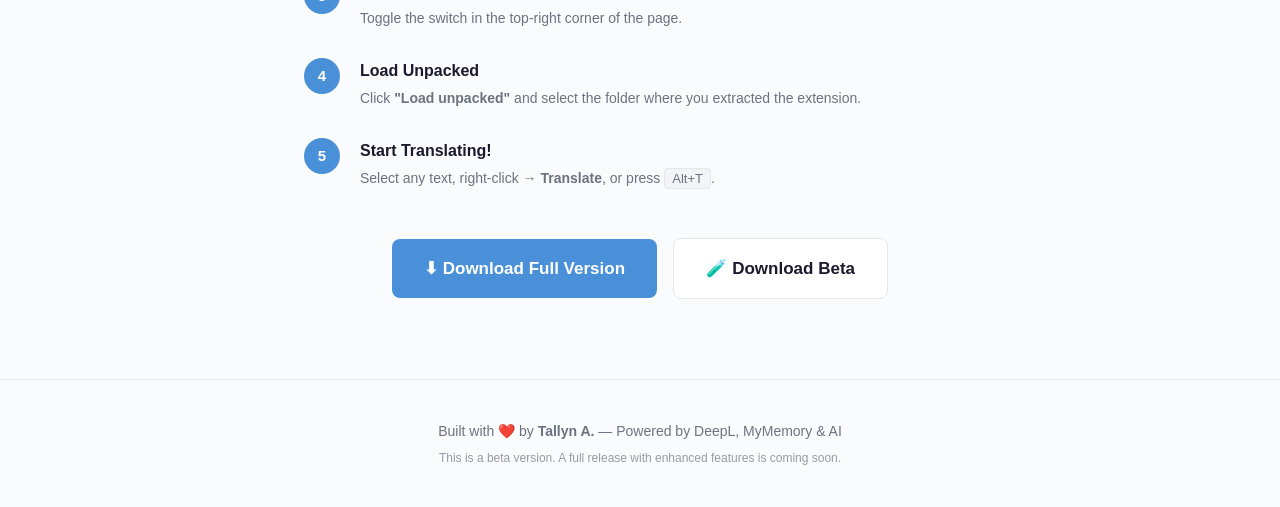
==== commit 2a1fabee: "Add recent translations social proof section Co-authored-by: Qwen-Coder <qwen-coder@alibabacloud.com" ====
--- a/index.html
+++ b/index.html
@@ -39,6 +39,15 @@
 
     <!-- Live demo widget -->
     <div id="demoContainer"></div>
+  </section>
+
+  <!-- Recent translations (social proof) -->
+  <section class="recents">
+    <h2>What People Are Translating</h2>
+    <p class="recents-sub">Recent shared translations from beta users (shared with consent)</p>
+    <div class="recents-grid" id="recentsGrid">
+      <!-- Populated by JS from a live feed or local samples -->
+    </div>
   </section>
 
   <!-- Stats -->
@@ -176,5 +185,6 @@
   </footer>
 
   <script src="demo.js" defer></script>
+  <script src="recents.js" defer></script>
 </body>
 </html>
--- a/style.css
+++ b/style.css
@@ -192,3 +192,36 @@
   max-width: 500px;
   margin: 0 auto;
 }
+
+/* ── Recents ── */
+.recents {
+  padding: 60px 24px 80px;
+  text-align: center;
+}
+.recents > h2 { font-size:28px; font-weight:700; margin-bottom:6px; }
+.recents-sub { font-size:14px; color:var(--muted); margin-bottom:40px; }
+.recents-grid {
+  display:grid;
+  grid-template-columns: repeat(auto-fit, minmax(240px, 1fr));
+  gap: 16px;
+  max-width: 900px;
+  margin: 0 auto;
+}
+.recent-card {
+  background: var(--surface);
+  border: 1px solid var(--border);
+  border-radius: var(--radius);
+  padding: 18px 16px;
+  text-align: left;
+  box-shadow: var(--shadow);
+  transition: transform .2s, box-shadow .2s;
+}
+.recent-card:hover { transform:translateY(-3px); box-shadow:0 8px 28px rgba(0,0,0,0.1); }
+.recent-lang { display:flex; align-items:center; gap:5px; margin-bottom:10px; }
+.lang-badge {
+  display:inline-block; font-size:10px; font-weight:700;
+  padding:2px 7px; border-radius:4px; color:#fff; letter-spacing:.5px;
+}
+.lang-arrow { color:#ccc; font-size:12px; }
+.recent-from { font-size:12px; color:var(--muted); margin-bottom:4px; font-style:italic; }
+.recent-to   { font-size:14px; font-weight:600; color:var(--text); }
